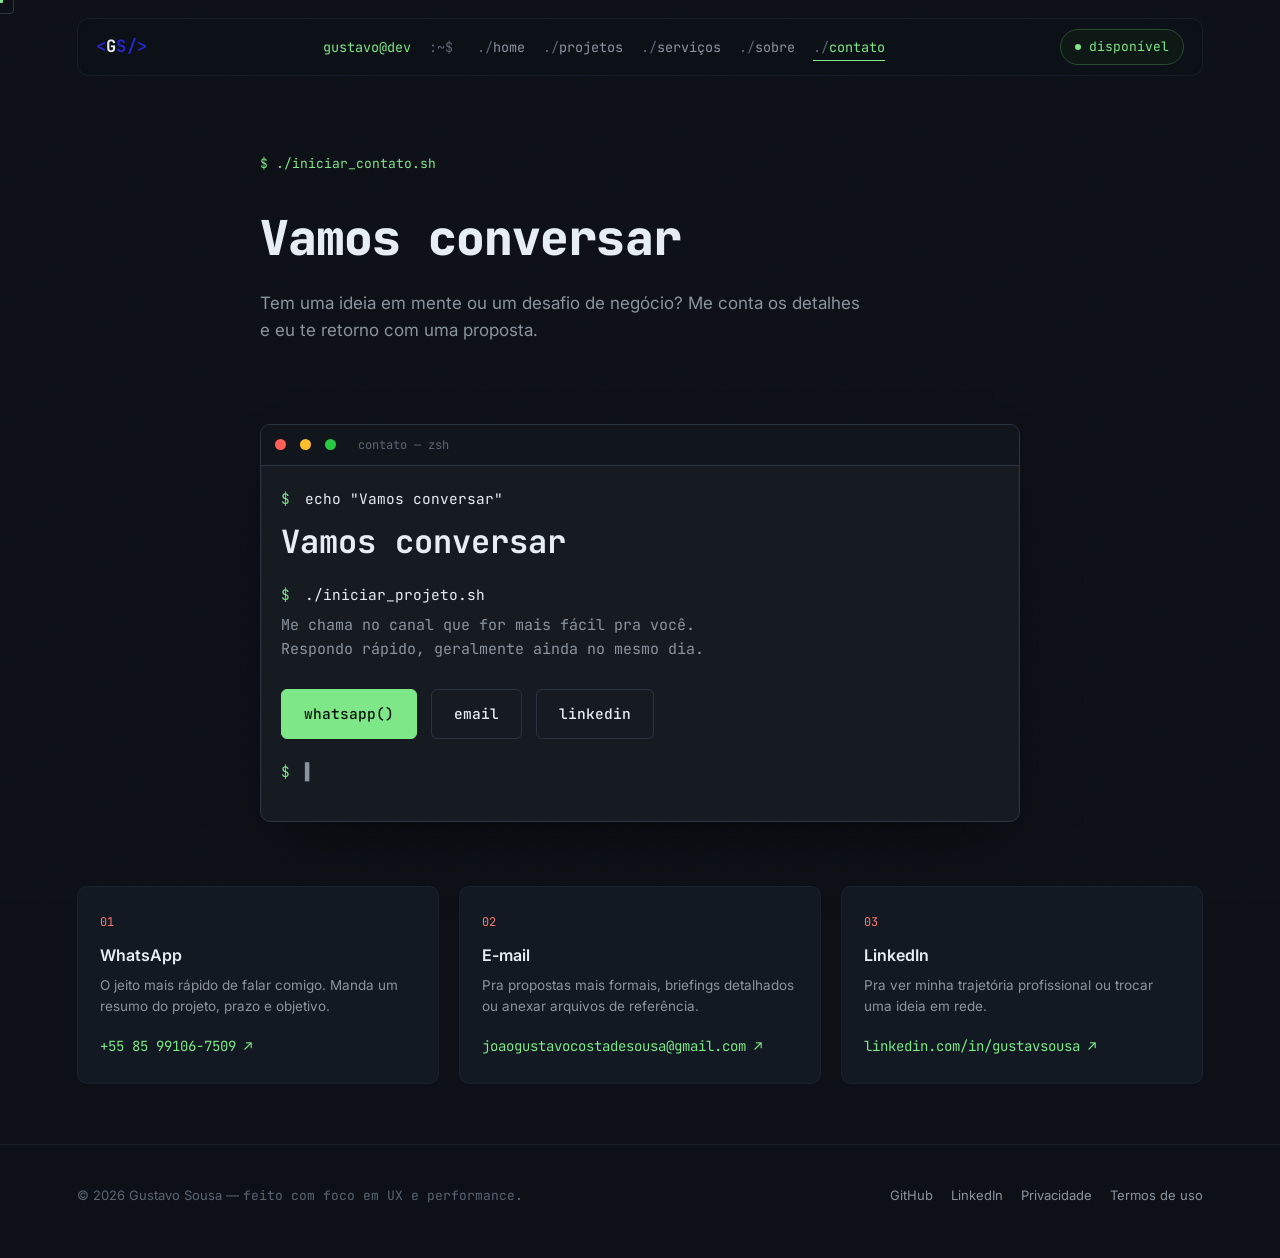
==== contato.html @ 2a94fead "Atualizacao completa do Portfolio" ====
<!DOCTYPE html>
<html lang="pt-BR">
<head>
<meta charset="UTF-8">
<meta name="viewport" content="width=device-width, initial-scale=1.0">
<title>Contato — Gustavo Sousa</title>
<meta name="description" content="Fale com Gustavo Sousa sobre o seu projeto de site. Orçamento via WhatsApp, e-mail ou LinkedIn.">
<link rel="preconnect" href="https://fonts.googleapis.com">
<link rel="preconnect" href="https://fonts.gstatic.com" crossorigin>
<link href="https://fonts.googleapis.com/css2?family=JetBrains+Mono:ital,wght@0,400;0,500;0,600;0,700;0,800;1,400&family=Inter:wght@400;500;600;700;800&display=swap" rel="stylesheet">
<link rel="stylesheet" href="style.css">
<link rel="icon" type="image/x-icon" href="Assets/Icon/favicon.ico">
</head>
<body>

<div class="cx-cursor" id="cxCursor"></div>
<div class="cx-cursor-ring" id="cxRing"></div>
<div class="noise-layer"></div>

<div id="siteNav"></div>

<!-- ============ PAGE HERO ============ -->
<section class="page-hero">
  <div class="page-hero-inner">
    <span class="section-tag">$ ./iniciar_contato.sh</span>
    <h1 class="page-title">Vamos conversar</h1>
    <p class="page-lead">Tem uma ideia em mente ou um desafio de negócio? Me conta os detalhes e eu te retorno com uma proposta.</p>
  </div>
</section>

<!-- ============ CONTATO ============ -->
<section class="contact contact-page">
  <div class="contact-term reveal-up">
    <div class="term-window">
      <div class="term-bar">
        <span class="term-dot dot-r"></span>
        <span class="term-dot dot-y"></span>
        <span class="term-dot dot-g"></span>
        <span class="term-path">contato — zsh</span>
      </div>
      <div class="term-body contact-term-body">
        <p class="term-line"><span class="t-prompt">$</span> echo "Vamos conversar"</p>
        <p class="term-result">Vamos conversar</p>
        <p class="term-line"><span class="t-prompt">$</span> ./iniciar_projeto.sh</p>
        <p class="term-result term-result-muted">Me chama no canal que for mais fácil pra você.<br>Respondo rápido, geralmente ainda no mesmo dia.</p>

        <div class="contact-actions">
          <a href="https://wa.me/85991067509?text=Ol%C3%A1%20Gustavo!%20Quero%20um%20site%20moderno%20para%20meu%20neg%C3%B3cio.%20Pode%20me%20ajudar%3F%20(Projeto%2C%20prazo%20e%20objetivo)" target="_blank" rel="noopener" class="btn btn-primary">
            <span>whatsapp()</span>
          </a>
          <a href="mailto:joaogustavocostadesousa@gmail.com" class="btn btn-ghost">email</a>
          <a href="https://www.linkedin.com/in/gustavsousa/" target="_blank" rel="noopener" class="btn btn-ghost">linkedin</a>
        </div>

        <p class="term-line term-line-end"><span class="t-prompt">$</span> <span class="type-caret">▌</span></p>
      </div>
    </div>
  </div>

  <div class="contact-info-grid">
    <div class="contact-info-card reveal-up">
      <span class="card-num">01</span>
      <h3>WhatsApp</h3>
      <p>O jeito mais rápido de falar comigo. Manda um resumo do projeto, prazo e objetivo.</p>
      <a href="https://wa.me/85991067509?text=Ol%C3%A1%20Gustavo!%20Quero%20um%20site%20moderno%20para%20meu%20neg%C3%B3cio.%20Pode%20me%20ajudar%3F%20(Projeto%2C%20prazo%20e%20objetivo)" target="_blank" rel="noopener" class="plink plink-primary">+55 85 99106-7509 ↗</a>
    </div>
    <div class="contact-info-card reveal-up">
      <span class="card-num">02</span>
      <h3>E-mail</h3>
      <p>Pra propostas mais formais, briefings detalhados ou anexar arquivos de referência.</p>
      <a href="mailto:joaogustavocostadesousa@gmail.com" class="plink plink-primary">joaogustavocostadesousa@gmail.com ↗</a>
    </div>
    <div class="contact-info-card reveal-up">
      <span class="card-num">03</span>
      <h3>LinkedIn</h3>
      <p>Pra ver minha trajetória profissional ou trocar uma ideia em rede.</p>
      <a href="https://www.linkedin.com/in/gustavsousa/" target="_blank" rel="noopener" class="plink plink-primary">linkedin.com/in/gustavsousa ↗</a>
    </div>
  </div>
</section>

<div id="siteFooter"></div>

<script src="nav-footer.js"></script>
<script src="script.js"></script>
</body>
</html>
---- style.css ----
/* ============================================================
   GUSTAVO SOUSA — PORTFÓLIO
   Identidade: "Terminal Sousa" — dev console refinado.
   ============================================================ */

:root {
  /* paleta */
  --bg-base:      #0d1117;
  --bg-surface:   #131922;
  --bg-elevated:  #161b22;
  --border-soft:  #21283388;
  --border-line:  #2a3340;

  --text-main:    #e6edf3;
  --text-dim:     #8b949e;
  --text-faint:   #5b6573;

  --accent-green: #7ee787;
  --accent-coral: #ff7b72;
  --accent-blue:  #a5d6ff;
  --accent-amber: #ffd479;

  --mono: 'JetBrains Mono', ui-monospace, monospace;
  --sans: 'Inter', system-ui, sans-serif;

  --radius-sm: 6px;
  --radius-md: 10px;
  --radius-lg: 16px;

  --ease: cubic-bezier(.16,.84,.44,1);
}

* { box-sizing: border-box; }
html { scroll-behavior: smooth; }

@media (prefers-reduced-motion: reduce) {
  html { scroll-behavior: auto; }
  *, *::before, *::after {
    animation-duration: 0.001ms !important;
    animation-iteration-count: 1 !important;
    transition-duration: 0.001ms !important;
    scroll-behavior: auto !important;
  }
}

body {
  margin: 0;
  background: var(--bg-base);
  color: var(--text-main);
  font-family: var(--sans);
  line-height: 1.5;
  -webkit-font-smoothing: antialiased;
  overflow-x: hidden;
  cursor: none;
}

@media (max-width: 860px), (hover: none) {
  body { cursor: auto; }
}

a { color: inherit; text-decoration: none; }
img { max-width: 100%; display: block; }
ul { list-style: none; margin: 0; padding: 0; }

::selection {
  background: var(--accent-green);
  color: #08110a;
}

::-webkit-scrollbar { width: 10px; }
::-webkit-scrollbar-track { background: var(--bg-base); }
::-webkit-scrollbar-thumb { background: var(--border-line); border-radius: 8px; }
::-webkit-scrollbar-thumb:hover { background: var(--text-faint); }

:focus-visible {
  outline: 2px solid var(--accent-green);
  outline-offset: 3px;
  border-radius: 4px;
}

/* ============ background texture ============ */
.noise-layer {
  position: fixed;
  inset: 0;
  z-index: 1;
  pointer-events: none;
  opacity: 0.025;
  background-image: url("data:image/svg+xml,%3Csvg xmlns='http://www.w3.org/2000/svg' width='120' height='120'%3E%3Cfilter id='n'%3E%3CfeTurbulence type='fractalNoise' baseFrequency='0.9' numOctaves='2' stitchTiles='stitch'/%3E%3C/filter%3E%3Crect width='100%25' height='100%25' filter='url(%23n)'/%3E%3C/svg%3E");
  mix-blend-mode: overlay;
}

/* ============ custom cursor ============ */
.cx-cursor, .cx-cursor-ring {
  position: fixed;
  top: 0; left: 0;
  pointer-events: none;
  z-index: 9999;
  transform: translate(-50%, -50%);
  will-change: transform;
}
.cx-cursor {
  width: 6px; height: 6px;
  background: var(--accent-green);
  border-radius: 1px;
  transition: width .18s var(--ease), height .18s var(--ease), background .18s var(--ease), border-radius .18s var(--ease);
}
.cx-cursor-ring {
  width: 28px; height: 28px;
  border: 1px solid var(--border-line);
  border-radius: 4px;
  transition: width .25s var(--ease), height .25s var(--ease), border-color .25s var(--ease), transform .12s linear, opacity .2s;
}
.cx-cursor-ring.is-active {
  width: 50px; height: 50px;
  border-color: var(--accent-green);
}
@media (max-width: 860px), (hover: none) {
  .cx-cursor, .cx-cursor-ring { display: none; }
}

/* ============ layout helpers ============ */
section { position: relative; z-index: 2; padding: 0 6vw; }

.section-head { max-width: 1180px; margin: 0 auto 56px; }
.section-tag {
  display: inline-block;
  font-family: var(--mono);
  font-size: 13px;
  color: var(--accent-green);
  margin-bottom: 14px;
}
.section-title {
  font-family: var(--mono);
  font-weight: 700;
  font-size: clamp(28px, 4vw, 42px);
  letter-spacing: -0.02em;
  margin: 0 0 10px;
}
.section-desc {
  color: var(--text-dim);
  font-size: 16px;
  max-width: 560px;
  margin: 0;
}

/* ============ reveal on scroll ============ */
.reveal-up {
  opacity: 0;
  transform: translateY(28px);
  transition: opacity .7s var(--ease), transform .7s var(--ease);
}
.reveal-up.is-visible {
  opacity: 1;
  transform: translateY(0);
}

/* ============ NAV ============ */
.nav-wrap {
  position: fixed;
  top: 0; left: 0; right: 0;
  z-index: 100;
  padding: 18px 6vw;
  display: flex;
  justify-content: center;
  pointer-events: none;
}
.nav-inner {
  pointer-events: all;
  width: 100%;
  max-width: 1180px;
  display: flex;
  align-items: center;
  justify-content: space-between;
  gap: 24px;
  padding: 10px 18px;
  background: rgba(13, 17, 23, 0.72);
  backdrop-filter: blur(14px) saturate(140%);
  -webkit-backdrop-filter: blur(14px) saturate(140%);
  border: 1px solid var(--border-soft);
  border-radius: 12px;
  transition: border-color .3s, background .3s;
}
.nav-wrap.scrolled .nav-inner {
  border-color: var(--border-line);
}

.nav-brand {
  font-family: var(--mono);
  font-weight: 700;
  font-size: 17px;
  letter-spacing: 0.02em;
  flex-shrink: 0;
}
.brand-bracket { color: rgb(38, 38, 201); }

.nav-prompt {
  display: flex;
  align-items: center;
  gap: 18px;
  font-family: var(--mono);
  font-size: 13.5px;
  color: var(--text-dim);
  white-space: nowrap;
}
.prompt-user { color: var(--accent-green); }
.prompt-sep { color: var(--text-faint); margin-right: 6px; }

.nav-cmd {
  color: var(--text-dim);
  position: relative;
  transition: color .2s;
}
.nav-cmd .cmd-hash { color: var(--text-faint); }
.nav-cmd:hover { color: var(--text-main); }
.nav-cmd::after {
  content: '';
  position: absolute;
  left: 0; right: 0; bottom: -4px;
  height: 1px;
  background: var(--accent-green);
  transform: scaleX(0);
  transform-origin: left;
  transition: transform .25s var(--ease);
}
.nav-cmd:hover::after { transform: scaleX(1); }
.nav-cmd.is-active-page { color: var(--accent-green); }
.nav-cmd.is-active-page::after { transform: scaleX(1); }

.nav-cta {
  flex-shrink: 0;
  display: flex;
  align-items: center;
  gap: 8px;
  font-family: var(--mono);
  font-size: 13px;
  color: var(--accent-green);
  padding: 7px 14px;
  border: 1px solid #2a4a32;
  border-radius: 20px;
  background: #11201588;
  transition: background .2s, border-color .2s;
}
.nav-cta:hover { background: #14271b; border-color: var(--accent-green); }
.dot-live {
  width: 6px; height: 6px;
  border-radius: 50%;
  background: var(--accent-green);
  box-shadow: 0 0 0 0 rgba(126,231,135,.6);
  animation: ping-dot 2s infinite;
}
@keyframes ping-dot {
  0% { box-shadow: 0 0 0 0 rgba(126,231,135,.5); }
  70% { box-shadow: 0 0 0 6px rgba(126,231,135,0); }
  100% { box-shadow: 0 0 0 0 rgba(126,231,135,0); }
}

.nav-burger {
  display: none;
  flex-direction: column;
  gap: 5px;
  background: none;
  border: none;
  cursor: pointer;
  padding: 6px;
}
.nav-burger span {
  width: 20px; height: 2px;
  background: var(--text-main);
  border-radius: 2px;
  transition: transform .25s var(--ease), opacity .2s;
}
.nav-mobile {
  pointer-events: all;
  max-width: 1180px;
  margin: 8px auto 0;
  display: none;
  flex-direction: column;
  gap: 2px;
  background: rgba(13,17,23,0.95);
  border: 1px solid var(--border-line);
  border-radius: 12px;
  padding: 10px;
  font-family: var(--mono);
  font-size: 14px;
}
.nav-mobile.open { display: flex; }
.nav-mobile .nav-cmd { padding: 10px 8px; }

@media (max-width: 860px) {
  .nav-prompt, .nav-cta { display: none; }
  .nav-burger { display: flex; }
}

/* ============ HERO ============ */
.hero {
  min-height: 100vh;
  display: flex;
  flex-direction: column;
  justify-content: center;
  padding-top: 110px;
  padding-bottom: 60px;
  position: relative;
  overflow: hidden;
}

.hero-grid-bg {
  position: absolute;
  inset: -10% -10%;
  z-index: 0;
  background-image:
    linear-gradient(to right, #ffffff08 1px, transparent 1px),
    linear-gradient(to bottom, #ffffff08 1px, transparent 1px);
  background-size: 46px 46px;
  mask-image: radial-gradient(ellipse 60% 50% at 50% 35%, black 10%, transparent 75%);
  -webkit-mask-image: radial-gradient(ellipse 60% 50% at 50% 35%, black 10%, transparent 75%);
}

.hero-inner {
  position: relative;
  z-index: 2;
  max-width: 1180px;
  margin: 0 auto;
  width: 100%;
  display: grid;
  grid-template-columns: 1.1fr 0.9fr;
  gap: 60px;
  align-items: center;
}

.eyebrow-line {
  display: flex;
  align-items: center;
  gap: 9px;
  margin-bottom: 22px;
  opacity: 0;
  animation: fade-in-up .6s var(--ease) .1s forwards;
}
.eyebrow-dot {
  width: 7px; height: 7px;
  border-radius: 50%;
  background: var(--accent-coral);
}
.eyebrow-txt {
  font-family: var(--mono);
  font-size: 13px;
  color: var(--text-dim);
}

.hero-title {
  font-family: var(--mono);
  font-weight: 800;
  font-size: clamp(34px, 5vw, 60px);
  line-height: 1.08;
  letter-spacing: -0.02em;
  margin: 0 0 22px;
}
.hero-title span {
  display: block;
  opacity: 0;
  animation: fade-in-up .6s var(--ease) forwards;
}
.line-1 { animation-delay: .2s; }
.line-2 { animation-delay: .32s; }
.line-3 { animation-delay: .44s; }

.hl-compile {
  font-style: normal;
  color: var(--accent-green);
}
.hero-caret {
  display: inline-block;
  color: var(--accent-coral);
  animation: blink-caret 1s step-end infinite;
}

@keyframes fade-in-up {
  from { opacity: 0; transform: translateY(16px); }
  to { opacity: 1; transform: translateY(0); }
}
@keyframes blink-caret {
  0%, 49% { opacity: 1; }
  50%, 100% { opacity: 0; }
}

.hero-sub {
  font-size: 17px;
  color: var(--text-dim);
  max-width: 480px;
  margin: 0 0 32px;
  opacity: 0;
  animation: fade-in-up .6s var(--ease) .56s forwards;
}
.hero-sub strong { color: var(--text-main); }

.hero-actions {
  display: flex;
  gap: 14px;
  margin-bottom: 30px;
  opacity: 0;
  animation: fade-in-up .6s var(--ease) .68s forwards;
}

.btn {
  display: inline-flex;
  align-items: center;
  gap: 9px;
  font-family: var(--mono);
  font-size: 14.5px;
  font-weight: 500;
  padding: 13px 22px;
  border-radius: var(--radius-sm);
  transition: transform .2s var(--ease), background .2s, border-color .2s, box-shadow .2s;
}
.btn-primary {
  background: var(--accent-green);
  color: #07140a;
  border: 1px solid var(--accent-green);
}
.btn-primary:hover {
  transform: translateY(-2px);
  box-shadow: 0 8px 24px -8px rgba(126,231,135,.5);
}
.btn-ghost {
  background: transparent;
  color: var(--text-main);
  border: 1px solid var(--border-line);
}
.btn-ghost:hover {
  border-color: var(--text-dim);
  transform: translateY(-2px);
}

.hero-tags {
  display: flex;
  flex-wrap: wrap;
  gap: 8px;
  opacity: 0;
  animation: fade-in-up .6s var(--ease) .8s forwards;
}
.tag-pill {
  font-family: var(--mono);
  font-size: 12px;
  color: var(--text-dim);
  border: 1px solid var(--border-soft);
  padding: 5px 11px;
  border-radius: 20px;
}

/* ---- terminal window(s) ---- */
.hero-term {
  position: relative;
  display: flex;
  flex-direction: column;
  gap: 22px;
}
.term-glow {
  position: absolute;
  top: 0; left: -40px; right: -40px;
  height: 280px;
  z-index: -1;
  background: radial-gradient(circle at 50% 40%, #7ee78722, transparent 65%);
  filter: blur(10px);
}
.term-window {
  background: var(--bg-elevated);
  border: 1px solid var(--border-line);
  border-radius: var(--radius-md);
  overflow: hidden;
  box-shadow: 0 30px 60px -25px #000a, 0 0 0 1px #ffffff05 inset;
}
.term-bar {
  display: flex;
  align-items: center;
  gap: 14px;
  padding: 11px 14px;
  background: #11161d;
  border-bottom: 1px solid var(--border-line);
}
.term-dot { width: 11px; height: 11px; border-radius: 50%; }
.dot-r { background: #ff5f57; }
.dot-y { background: #febc2e; }
.dot-g { background: #28c840; }
.term-path {
  margin-left: 8px;
  font-family: var(--mono);
  font-size: 12px;
  color: var(--text-faint);
}
.term-body {
  padding: 22px 20px 28px;
  min-height: 220px;
  font-family: var(--mono);
  font-size: 14.5px;
}
.term-line { margin: 0 0 8px; color: var(--text-main); }
.t-prompt { color: var(--accent-green); margin-right: 6px; }
.type-target { color: var(--accent-blue); }
.type-caret {
  display: inline-block;
  color: var(--text-dim);
  animation: blink-caret 1s step-end infinite;
}
.term-output { font-size: 13.5px; color: var(--text-dim); }
.term-output p { margin: 4px 0; }
.out-key { color: var(--accent-amber); }
.out-val { color: var(--text-main); }

/* ---- second terminal: rotating project screenshot ---- */
.term-window-sm {
  animation: fade-in-up .6s var(--ease) 1.5s backwards;
}
.term-window-sm .term-bar { gap: 10px; }
.term-window-sm .term-path {
  overflow: hidden;
  text-overflow: ellipsis;
  white-space: nowrap;
}
.proj-counter {
  margin-left: auto;
  font-family: var(--mono);
  font-size: 11px;
  color: var(--text-faint);
  flex-shrink: 0;
}

.proj-shot-stage {
  position: relative;
  aspect-ratio: 16/10;
  background: var(--bg-base);
  overflow: hidden;
}
.proj-shot-link { display: block; width: 100%; height: 100%; position: relative; }
.proj-shot-img {
  width: 100%;
  height: 100%;
  object-fit: cover;
  object-position: top;
  opacity: 1;
  transform: scale(1);
  transition: opacity .35s var(--ease), transform .35s var(--ease);
}
.proj-shot-stage.is-switching .proj-shot-img {
  opacity: 0;
  transform: scale(1.03);
}
.proj-shot-overlay {
  position: absolute;
  inset: 0;
  display: flex;
  align-items: center;
  justify-content: center;
  background: #0d1117cc;
  font-family: var(--mono);
  font-size: 13px;
  color: var(--accent-green);
  opacity: 0;
  transition: opacity .25s;
}
.proj-shot-link:hover .proj-shot-overlay { opacity: 1; }

.proj-caption-bar {
  display: flex;
  align-items: center;
  justify-content: space-between;
  gap: 14px;
  padding: 13px 16px;
  border-top: 1px solid var(--border-line);
  background: #11161d;
}
.proj-caption-text {
  display: flex;
  flex-direction: column;
  gap: 2px;
  min-width: 0;
}
.proj-name {
  font-family: var(--mono);
  font-size: 13.5px;
  font-weight: 600;
  color: var(--text-main);
  white-space: nowrap;
  overflow: hidden;
  text-overflow: ellipsis;
}
.proj-type {
  font-size: 11.5px;
  color: var(--text-faint);
  white-space: nowrap;
  overflow: hidden;
  text-overflow: ellipsis;
}

.proj-dots {
  display: flex;
  gap: 7px;
  flex-shrink: 0;
}
.proj-dot {
  width: 7px; height: 7px;
  border-radius: 50%;
  background: var(--border-line);
  border: none;
  padding: 0;
  cursor: pointer;
  transition: background .25s, transform .2s var(--ease), width .25s var(--ease);
}
.proj-dot:hover { transform: scale(1.3); }
.proj-dot.is-active {
  background: var(--accent-green);
  width: 18px;
  border-radius: 4px;
}

.scroll-cue {
  position: absolute;
  bottom: 26px;
  left: 50%;
  transform: translateX(-50%);
  display: flex;
  flex-direction: column;
  align-items: center;
  gap: 8px;
  font-family: var(--mono);
  font-size: 11px;
  letter-spacing: 0.15em;
  color: var(--text-faint);
  text-transform: uppercase;
  z-index: 2;
}
.scroll-cue-line {
  width: 1px; height: 28px;
  background: linear-gradient(var(--accent-green), transparent);
  animation: scroll-pulse 1.8s ease-in-out infinite;
}
@keyframes scroll-pulse {
  0%, 100% { opacity: .2; transform: scaleY(.7); }
  50% { opacity: 1; transform: scaleY(1); }
}

@media (max-width: 980px) {
  .hero-inner { grid-template-columns: 1fr; gap: 44px; }
  .hero-term { order: -1; }
}

/* ============ ABOUT ============ */
.about { padding-top: 140px; padding-bottom: 130px; }
.about-page { padding-top: 150px; }
.about-grid {
  max-width: 1180px;
  margin: 0 auto;
  display: grid;
  grid-template-columns: 0.8fr 1.2fr;
  gap: 64px;
  align-items: start;
}

.about-photo-wrap { position: relative; }
.photo-frame {
  border: 1px solid var(--border-line);
  border-radius: var(--radius-md);
  overflow: hidden;
  background: var(--bg-elevated);
}
.about-photo {
  width: 100%;
  aspect-ratio: 4/5;
  object-fit: cover;
  filter: grayscale(45%) contrast(1.05);
  transition: filter .4s var(--ease);
}
.photo-frame:hover .about-photo { filter: grayscale(0%) contrast(1); }
.photo-tagbar {
  padding: 9px 14px;
  border-top: 1px solid var(--border-line);
  font-family: var(--mono);
  font-size: 11.5px;
  color: var(--text-faint);
}
.about-badge {
  position: absolute;
  bottom: -18px;
  left: 18px;
  display: flex;
  align-items: center;
  gap: 8px;
  background: var(--bg-base);
  border: 1px solid var(--border-line);
  padding: 9px 16px;
  border-radius: 30px;
  font-family: var(--mono);
  font-size: 12px;
  color: var(--text-main);
}
.badge-ping {
  width: 7px; height: 7px;
  border-radius: 50%;
  background: var(--accent-green);
  animation: ping-dot 2s infinite;
}

.about-lead {
  font-size: 18px;
  line-height: 1.65;
  color: var(--text-dim);
  margin: 0 0 40px;
}
.about-lead strong { color: var(--text-main); }

.about-cards {
  display: grid;
  grid-template-columns: repeat(3, 1fr);
  gap: 16px;
  margin-bottom: 44px;
}
.about-card {
  background: var(--bg-surface);
  border: 1px solid var(--border-soft);
  border-radius: var(--radius-md);
  padding: 22px 18px;
  transition: border-color .25s, transform .25s var(--ease);
}
.about-card:hover {
  border-color: var(--accent-green);
  transform: translateY(-4px);
}
.card-num {
  display: block;
  font-family: var(--mono);
  font-size: 12px;
  color: var(--accent-coral);
  margin-bottom: 12px;
}
.about-card h3 {
  font-size: 16px;
  margin: 0 0 8px;
  font-weight: 600;
}
.about-card p {
  font-size: 13.5px;
  color: var(--text-dim);
  margin: 0;
  line-height: 1.55;
}

.stack-strip {
  padding-top: 28px;
  border-top: 1px solid var(--border-soft);
}
.stack-label {
  display: block;
  font-family: var(--mono);
  font-size: 12px;
  color: var(--text-faint);
  margin-bottom: 14px;
}
.stack-icons { display: flex; flex-wrap: wrap; gap: 10px; }
.stack-chip {
  font-family: var(--mono);
  font-size: 12.5px;
  padding: 7px 13px;
  border-radius: var(--radius-sm);
  background: var(--bg-elevated);
  border: 1px solid var(--border-soft);
  color: var(--text-dim);
  transition: color .2s, border-color .2s;
}
.stack-chip:hover { color: var(--accent-blue); border-color: var(--accent-blue); }

@media (max-width: 980px) {
  .about-grid { grid-template-columns: 1fr; gap: 56px; }
  .about-cards { grid-template-columns: 1fr; }
  .about-photo-wrap { max-width: 320px; }
}

/* ============ PROJECTS ============ */
.projects { padding-bottom: 130px; }
.project-list {
  max-width: 1180px;
  margin: 0 auto;
  display: flex;
  flex-direction: column;
  gap: 90px;
}

.project-row {
  display: grid;
  grid-template-columns: 1.15fr 0.85fr;
  gap: 48px;
  align-items: center;
}
.row-reverse { grid-template-columns: 0.85fr 1.15fr; }
.row-reverse .project-shot { order: 2; }
.row-reverse .project-info { order: 1; }

.project-shot {
  position: relative;
  border-radius: var(--radius-md);
  overflow: hidden;
  border: 1px solid var(--border-line);
  background: var(--bg-elevated);
  aspect-ratio: 16/10;
}
.project-shot img {
  width: 100%; height: 100%;
  object-fit: cover;
  object-position: top;
  transition: transform .5s var(--ease);
}
.shot-overlay {
  position: absolute;
  inset: 0;
  display: flex;
  align-items: flex-end;
  padding: 18px;
  background: linear-gradient(to top, #0d1117dd, transparent 55%);
  opacity: 0;
  transition: opacity .3s;
}
.shot-overlay span {
  font-family: var(--mono);
  font-size: 13px;
  color: var(--accent-green);
}
.project-shot:hover img { transform: scale(1.045); }
.project-shot:hover .shot-overlay { opacity: 1; }

.project-meta {
  display: flex;
  align-items: center;
  gap: 12px;
  margin-bottom: 14px;
  font-family: var(--mono);
  font-size: 12.5px;
}
.commit-hash { color: var(--accent-amber); }
.commit-branch {
  color: var(--text-faint);
  padding: 2px 9px;
  border: 1px solid var(--border-soft);
  border-radius: 20px;
}

.project-info h3 {
  font-family: var(--mono);
  font-size: 24px;
  font-weight: 700;
  margin: 0 0 6px;
  letter-spacing: -0.01em;
}
.project-role {
  font-size: 13px;
  color: var(--accent-blue);
  margin: 0 0 14px;
  font-weight: 500;
}
.project-desc {
  font-size: 15px;
  color: var(--text-dim);
  line-height: 1.65;
  margin: 0 0 20px;
  max-width: 460px;
}

.diff-tags {
  display: flex;
  flex-wrap: wrap;
  gap: 8px;
  margin-bottom: 26px;
}
.diff-add {
  font-family: var(--mono);
  font-size: 12px;
  color: var(--accent-green);
  background: #102816;
  border: 1px solid #1d4427;
  padding: 4px 10px;
  border-radius: 4px;
}

.project-links { display: flex; gap: 18px; align-items: center; }
.plink {
  font-family: var(--mono);
  font-size: 14px;
  color: var(--text-dim);
  position: relative;
  padding-bottom: 2px;
}
.plink::after {
  content: '';
  position: absolute;
  left: 0; right: 0; bottom: -3px;
  height: 1px;
  background: currentColor;
  transform: scaleX(0);
  transform-origin: left;
  transition: transform .25s var(--ease);
}
.plink:hover::after { transform: scaleX(1); }
.plink-primary { color: var(--accent-green); }
.plink:hover { color: var(--text-main); }
.plink-primary:hover { color: var(--accent-green); }

@media (max-width: 860px) {
  .project-row, .row-reverse {
    grid-template-columns: 1fr;
    gap: 26px;
  }
  .row-reverse .project-shot,
  .row-reverse .project-info,
  .project-shot, .project-info { order: initial; }
}

/* ============ CONTACT ============ */
.contact { padding-bottom: 110px; }
.contact-term { max-width: 760px; margin: 0 auto; }
.contact-term-body { min-height: auto; padding-bottom: 30px; }
.term-result {
  font-family: var(--mono);
  font-size: clamp(22px, 3.4vw, 32px);
  font-weight: 700;
  color: var(--text-main);
  margin: 4px 0 18px;
}
.term-result-muted {
  font-size: 15px;
  font-weight: 400;
  color: var(--text-dim);
  line-height: 1.6;
  margin-bottom: 28px;
}
.contact-actions {
  display: flex;
  flex-wrap: wrap;
  gap: 14px;
  margin-bottom: 22px;
}
.term-line-end { margin-top: 10px; }

/* ============ FOOTER ============ */
.site-footer {
  position: relative;
  z-index: 2;
  padding: 28px 6vw 40px;
  display: flex;
  justify-content: space-between;
  align-items: center;
  flex-wrap: wrap;
  gap: 14px;
  border-top: 1px solid var(--border-soft);
  font-size: 13px;
  color: var(--text-faint);
}
.footer-mono { font-family: var(--mono); }
.footer-links { display: flex; gap: 18px; }
.footer-links a { color: var(--text-dim); transition: color .2s; }
.footer-links a:hover { color: var(--accent-green); }

@media (max-width: 600px) {
  .site-footer { flex-direction: column; align-items: flex-start; }
}

/* ============================================================
   PÁGINAS INTERNAS — elementos compartilhados
   ============================================================ */

/* ---- page hero (cabeçalho simples de páginas internas) ---- */
.page-hero {
  padding-top: 150px;
  padding-bottom: 70px;
}
.page-hero-inner {
  max-width: 760px;
  margin: 0 auto;
  text-align: left;
}
.page-title {
  font-family: var(--mono);
  font-weight: 800;
  font-size: clamp(32px, 5vw, 48px);
  letter-spacing: -0.02em;
  margin: 14px 0 16px;
}
.page-lead {
  font-size: 17px;
  color: var(--text-dim);
  max-width: 600px;
  margin: 0;
  line-height: 1.6;
}

/* ---- "ver todos" / CTA links de seção ---- */
.see-all-wrap {
  max-width: 1180px;
  margin: 50px auto 0;
  display: flex;
  justify-content: center;
}
.btn-see-all { padding: 12px 26px; }

.projects-page { padding-top: 20px; }

/* ============ SERVICES TEASER (home) ============ */
.services-teaser { padding: 0 6vw 130px; }
.teaser-grid {
  max-width: 1180px;
  margin: 0 auto 44px;
  display: grid;
  grid-template-columns: repeat(3, 1fr);
  gap: 20px;
}
.teaser-card {
  background: var(--bg-surface);
  border: 1px solid var(--border-soft);
  border-radius: var(--radius-md);
  padding: 26px 22px;
  transition: border-color .25s, transform .25s var(--ease);
}
.teaser-card:hover {
  border-color: var(--accent-green);
  transform: translateY(-4px);
}
.teaser-card h3 {
  font-size: 18px;
  margin: 0 0 10px;
  font-weight: 600;
}
.teaser-card p {
  font-size: 14px;
  color: var(--text-dim);
  line-height: 1.6;
  margin: 0 0 18px;
}
.teaser-from {
  display: block;
  font-family: var(--mono);
  font-size: 13px;
  color: var(--text-faint);
  padding-top: 14px;
  border-top: 1px solid var(--border-soft);
}
.teaser-from strong { color: var(--accent-green); font-size: 15px; }

@media (max-width: 860px) {
  .teaser-grid { grid-template-columns: 1fr; }
}

/* ============ HOME CTA (seção final, reaproveitada em todas as páginas) ============ */
.home-cta {
  padding: 100px 6vw 130px;
  display: flex;
  justify-content: center;
}
.home-cta-inner {
  max-width: 640px;
  text-align: center;
  padding: 56px 40px;
  border: 1px solid var(--border-line);
  border-radius: var(--radius-lg);
  background: linear-gradient(160deg, var(--bg-surface), var(--bg-elevated));
  position: relative;
  overflow: hidden;
}
.home-cta-inner::before {
  content: '';
  position: absolute;
  top: -60%; left: -20%;
  width: 100%; height: 220%;
  background: radial-gradient(circle, #7ee78714, transparent 70%);
  pointer-events: none;
}
.home-cta-inner h2 {
  font-family: var(--mono);
  font-size: clamp(24px, 3.4vw, 32px);
  font-weight: 700;
  margin: 0 0 14px;
}
.home-cta-inner p {
  color: var(--text-dim);
  font-size: 15.5px;
  margin: 0 0 30px;
  line-height: 1.6;
}
.home-cta-actions {
  display: flex;
  justify-content: center;
  gap: 14px;
  flex-wrap: wrap;
}

@media (max-width: 600px) {
  .home-cta-inner { padding: 40px 22px; }
}

/* ============ PRICING (servicos.html) ============ */
.pricing { padding: 10px 6vw 100px; }
.pricing-grid {
  max-width: 1180px;
  margin: 0 auto 36px;
  display: grid;
  grid-template-columns: repeat(3, 1fr);
  gap: 22px;
  align-items: stretch;
}
.pricing-card {
  position: relative;
  display: flex;
  flex-direction: column;
  background: var(--bg-surface);
  border: 1px solid var(--border-soft);
  border-radius: var(--radius-lg);
  padding: 30px 26px;
  transition: border-color .25s, transform .25s var(--ease);
}
.pricing-card:hover { transform: translateY(-4px); }
.pricing-featured {
  border-color: var(--accent-green);
  background: linear-gradient(165deg, #122318, var(--bg-surface) 60%);
}
.pricing-badge {
  position: absolute;
  top: -12px;
  left: 26px;
  background: var(--accent-green);
  color: #07140a;
  font-family: var(--mono);
  font-size: 11px;
  font-weight: 700;
  padding: 4px 12px;
  border-radius: 20px;
  text-transform: uppercase;
  letter-spacing: 0.04em;
}
.pricing-head h3 {
  font-size: 20px;
  font-weight: 700;
  margin: 12px 0 10px;
}
.pricing-desc {
  font-size: 13.5px;
  color: var(--text-dim);
  line-height: 1.6;
  margin: 0 0 22px;
}
.pricing-value {
  display: flex;
  align-items: baseline;
  gap: 8px;
  padding: 18px 0;
  margin-bottom: 20px;
  border-top: 1px solid var(--border-soft);
  border-bottom: 1px solid var(--border-soft);
}
.pricing-from {
  font-family: var(--mono);
  font-size: 12px;
  color: var(--text-faint);
}
.pricing-amount {
  font-family: var(--mono);
  font-size: 28px;
  font-weight: 800;
  color: var(--text-main);
}
.pricing-featured .pricing-amount { color: var(--accent-green); }
.pricing-features {
  list-style: none;
  margin: 0 0 26px;
  padding: 0;
  display: flex;
  flex-direction: column;
  gap: 10px;
  flex-grow: 1;
}
.pricing-features li {
  font-size: 13.5px;
  color: var(--text-dim);
  padding-left: 20px;
  position: relative;
  line-height: 1.4;
}
.pricing-features li::before {
  content: '+';
  position: absolute;
  left: 0;
  color: var(--accent-green);
  font-family: var(--mono);
  font-weight: 700;
}
.pricing-cta {
  width: 100%;
  justify-content: center;
  text-align: center;
}

.pricing-note {
  max-width: 800px;
  margin: 0 auto;
  font-family: var(--mono);
  font-size: 13px;
  color: var(--text-faint);
  line-height: 1.7;
  text-align: center;
}
.pricing-note .t-prompt { margin-right: 4px; }

@media (max-width: 980px) {
  .pricing-grid { grid-template-columns: 1fr; }
}

/* ============ HOW IT WORKS (servicos.html) ============ */
.how-it-works { padding: 10px 6vw 110px; }
.flow-grid {
  max-width: 1180px;
  margin: 0 auto;
  display: grid;
  grid-template-columns: repeat(4, 1fr);
  gap: 20px;
}
.flow-step {
  padding: 24px 20px;
  border-left: 2px solid var(--border-soft);
  transition: border-color .25s;
}
.flow-step:hover { border-color: var(--accent-green); }
.flow-num {
  display: block;
  font-family: var(--mono);
  font-size: 13px;
  color: var(--accent-coral);
  margin-bottom: 10px;
}
.flow-step h3 {
  font-size: 16px;
  font-weight: 600;
  margin: 0 0 8px;
}
.flow-step p {
  font-size: 13.5px;
  color: var(--text-dim);
  line-height: 1.55;
  margin: 0;
}

@media (max-width: 860px) {
  .flow-grid { grid-template-columns: 1fr 1fr; }
}
@media (max-width: 560px) {
  .flow-grid { grid-template-columns: 1fr; }
}

/* ============ FAQ (servicos.html) ============ */
.faq { padding: 10px 6vw 110px; }
.faq-list {
  max-width: 800px;
  margin: 0 auto;
  display: flex;
  flex-direction: column;
  gap: 12px;
}
.faq-item {
  border: 1px solid var(--border-soft);
  border-radius: var(--radius-md);
  padding: 6px 22px;
  transition: border-color .2s;
}
.faq-item:hover { border-color: var(--border-line); }
.faq-item[open] { border-color: var(--accent-green); }
.faq-item summary {
  cursor: pointer;
  padding: 16px 0;
  font-family: var(--mono);
  font-size: 14.5px;
  font-weight: 600;
  color: var(--text-main);
  list-style: none;
  display: flex;
  justify-content: space-between;
  align-items: center;
  gap: 16px;
}
.faq-item summary::-webkit-details-marker { display: none; }
.faq-item summary::after {
  content: '+';
  flex-shrink: 0;
  font-size: 20px;
  color: var(--accent-green);
  transition: transform .25s var(--ease);
}
.faq-item[open] summary::after { transform: rotate(45deg); }
.faq-item p {
  font-size: 14px;
  color: var(--text-dim);
  line-height: 1.65;
  margin: 0 0 18px;
  padding-top: 4px;
}

/* ============ CONTACT PAGE EXTRAS ============ */
.contact-page { padding-top: 10px; padding-bottom: 60px; }
.contact-info-grid {
  max-width: 1180px;
  margin: 64px auto 0;
  display: grid;
  grid-template-columns: repeat(3, 1fr);
  gap: 20px;
}
.contact-info-card {
  background: var(--bg-surface);
  border: 1px solid var(--border-soft);
  border-radius: var(--radius-md);
  padding: 26px 22px;
  transition: border-color .25s, transform .25s var(--ease);
}
.contact-info-card:hover {
  border-color: var(--accent-green);
  transform: translateY(-4px);
}
.contact-info-card h3 {
  font-size: 16px;
  font-weight: 600;
  margin: 12px 0 8px;
}
.contact-info-card p {
  font-size: 13.5px;
  color: var(--text-dim);
  line-height: 1.55;
  margin: 0 0 16px;
}

@media (max-width: 860px) {
  .contact-info-grid { grid-template-columns: 1fr; }
}

/* ============ LEGAL PAGES (privacidade.html, termos.html) ============ */
.legal-content { padding: 10px 6vw 110px; }
.legal-doc {
  max-width: 760px;
  margin: 0 auto;
  font-size: 15.5px;
  line-height: 1.75;
  color: var(--text-dim);
}
.legal-doc > p { margin: 0 0 20px; }
.legal-doc h2 {
  font-family: var(--mono);
  font-size: 19px;
  font-weight: 700;
  color: var(--text-main);
  margin: 40px 0 14px;
  padding-top: 20px;
  border-top: 1px solid var(--border-soft);
}
.legal-doc h2:first-of-type { margin-top: 8px; padding-top: 0; border-top: none; }
.legal-doc ul {
  margin: 0 0 20px;
  padding-left: 0;
  display: flex;
  flex-direction: column;
  gap: 8px;
}
.legal-doc ul li {
  list-style: none;
  padding-left: 22px;
  position: relative;
}
.legal-doc ul li::before {
  content: '—';
  position: absolute;
  left: 0;
  color: var(--accent-green);
}
.legal-link { color: var(--accent-blue); border-bottom: 1px dashed currentColor; }
.legal-link:hover { color: var(--accent-green); }
.legal-disclaimer {
  margin-top: 40px;
  padding-top: 24px;
  border-top: 1px solid var(--border-soft);
  font-family: var(--mono);
  font-size: 12.5px;
  color: var(--text-faint);
  line-height: 1.7;
}
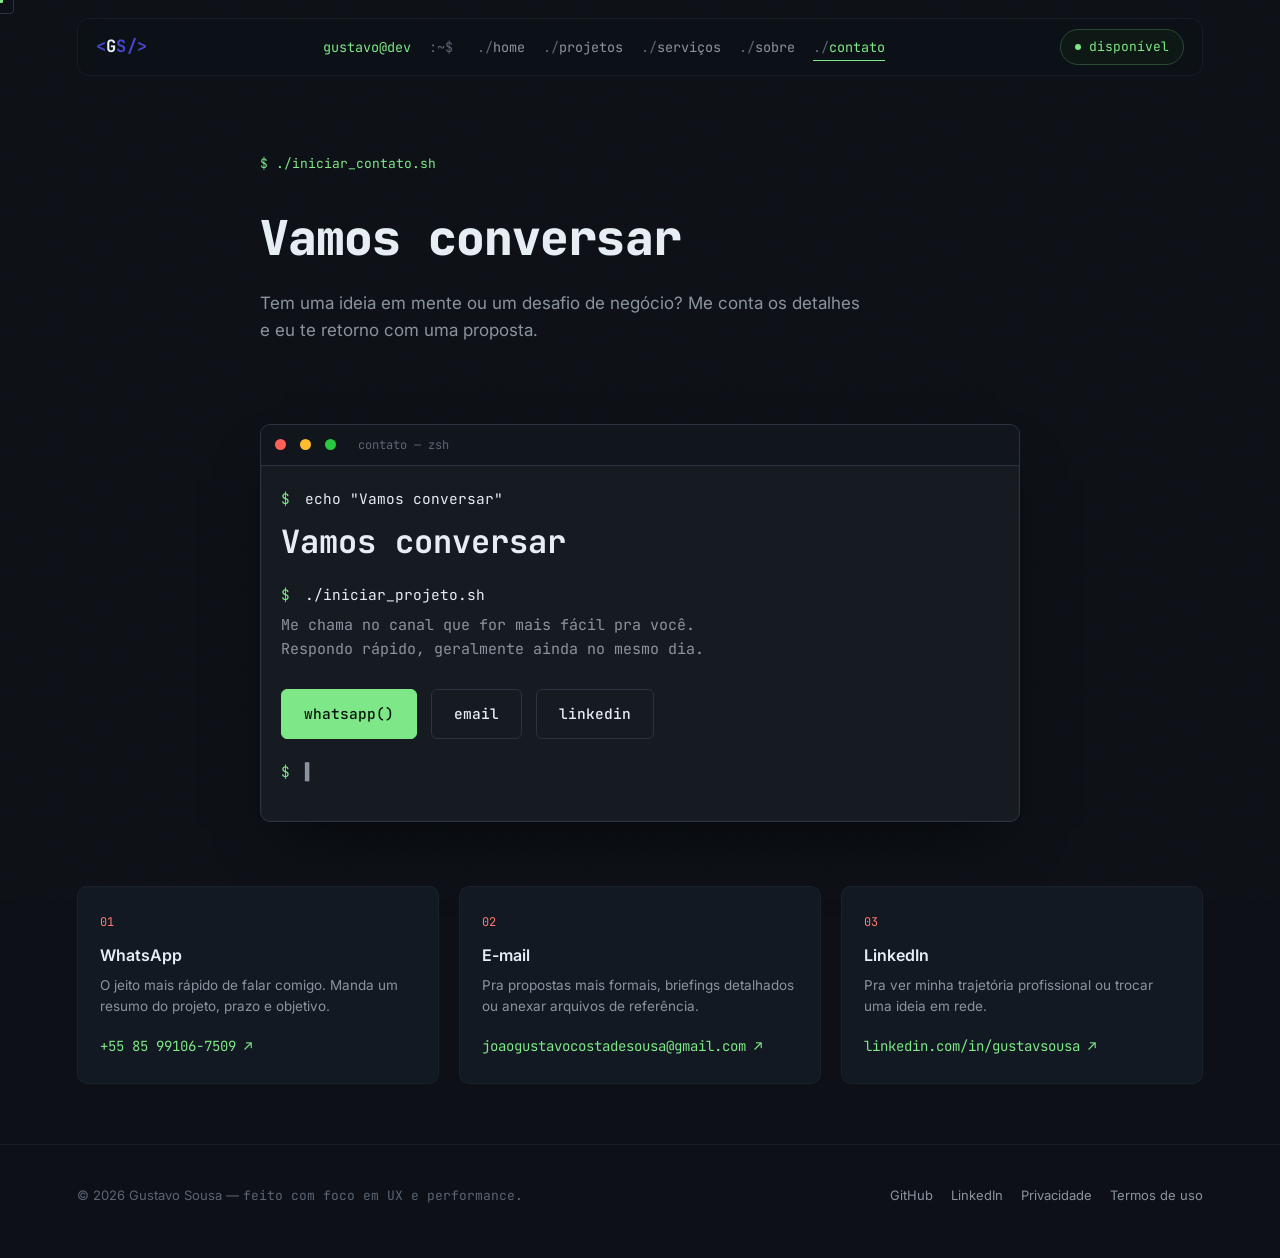
==== commit eafa7af0: "consertando os links" ====
--- a/contato.html
+++ b/contato.html
@@ -8,7 +8,7 @@
 <link rel="preconnect" href="https://fonts.googleapis.com">
 <link rel="preconnect" href="https://fonts.gstatic.com" crossorigin>
 <link href="https://fonts.googleapis.com/css2?family=JetBrains+Mono:ital,wght@0,400;0,500;0,600;0,700;0,800;1,400&family=Inter:wght@400;500;600;700;800&display=swap" rel="stylesheet">
-<link rel="stylesheet" href="style.css">
+<link rel="stylesheet" href="css/style.css">
 <link rel="icon" type="image/x-icon" href="Assets/Icon/favicon.ico">
 </head>
 <body>
@@ -45,7 +45,7 @@
         <p class="term-result term-result-muted">Me chama no canal que for mais fácil pra você.<br>Respondo rápido, geralmente ainda no mesmo dia.</p>
 
         <div class="contact-actions">
-          <a href="https://wa.me/85991067509?text=Ol%C3%A1%20Gustavo!%20Quero%20um%20site%20moderno%20para%20meu%20neg%C3%B3cio.%20Pode%20me%20ajudar%3F%20(Projeto%2C%20prazo%20e%20objetivo)" target="_blank" rel="noopener" class="btn btn-primary">
+          <a href="https://wa.me/5585991067509?text=Ol%C3%A1%20Gustavo!%20Quero%20um%20site%20moderno%20para%20meu%20neg%C3%B3cio.%20Pode%20me%20ajudar%3F%20(Projeto%2C%20prazo%20e%20objetivo)" target="_blank" rel="noopener" class="btn btn-primary">
             <span>whatsapp()</span>
           </a>
           <a href="mailto:joaogustavocostadesousa@gmail.com" class="btn btn-ghost">email</a>
@@ -62,7 +62,7 @@
       <span class="card-num">01</span>
       <h3>WhatsApp</h3>
       <p>O jeito mais rápido de falar comigo. Manda um resumo do projeto, prazo e objetivo.</p>
-      <a href="https://wa.me/85991067509?text=Ol%C3%A1%20Gustavo!%20Quero%20um%20site%20moderno%20para%20meu%20neg%C3%B3cio.%20Pode%20me%20ajudar%3F%20(Projeto%2C%20prazo%20e%20objetivo)" target="_blank" rel="noopener" class="plink plink-primary">+55 85 99106-7509 ↗</a>
+      <a href="https://wa.me/5585991067509?text=Ol%C3%A1%20Gustavo!%20Quero%20um%20site%20moderno%20para%20meu%20neg%C3%B3cio.%20Pode%20me%20ajudar%3F%20(Projeto%2C%20prazo%20e%20objetivo)" target="_blank" rel="noopener" class="plink plink-primary">+55 85 99106-7509 ↗</a>
     </div>
     <div class="contact-info-card reveal-up">
       <span class="card-num">02</span>
@@ -81,7 +81,7 @@
 
 <div id="siteFooter"></div>
 
-<script src="nav-footer.js"></script>
-<script src="script.js"></script>
+<script src="js/nav-footer.js"></script>
+<script src="js/script.js"></script>
 </body>
 </html>
--- a/css/style.css
+++ b/css/style.css
@@ -0,0 +1,1388 @@
+/* ============================================================
+   GUSTAVO SOUSA — PORTFÓLIO
+   Identidade: "Terminal Sousa" — dev console refinado.
+   ============================================================ */
+
+:root {
+  /* paleta */
+  --bg-base:      #0d1117;
+  --bg-surface:   #131922;
+  --bg-elevated:  #161b22;
+  --border-soft:  #21283388;
+  --border-line:  #2a3340;
+
+  --text-main:    #e6edf3;
+  --text-dim:     #8b949e;
+  --text-faint:   #5b6573;
+
+  --accent-green: #7ee787;
+  --accent-coral: #ff7b72;
+  --accent-blue:  #a5d6ff;
+  --accent-amber: #ffd479;
+
+  --mono: 'JetBrains Mono', ui-monospace, monospace;
+  --sans: 'Inter', system-ui, sans-serif;
+
+  --radius-sm: 6px;
+  --radius-md: 10px;
+  --radius-lg: 16px;
+
+  --ease: cubic-bezier(.16,.84,.44,1);
+}
+
+* { box-sizing: border-box; }
+html { scroll-behavior: smooth; }
+
+@media (prefers-reduced-motion: reduce) {
+  html { scroll-behavior: auto; }
+  *, *::before, *::after {
+    animation-duration: 0.001ms !important;
+    animation-iteration-count: 1 !important;
+    transition-duration: 0.001ms !important;
+    scroll-behavior: auto !important;
+  }
+}
+
+body {
+  margin: 0;
+  background: var(--bg-base);
+  color: var(--text-main);
+  font-family: var(--sans);
+  line-height: 1.5;
+  -webkit-font-smoothing: antialiased;
+  overflow-x: hidden;
+  cursor: none;
+}
+
+@media (max-width: 860px), (hover: none) {
+  body { cursor: auto; }
+}
+
+a { color: inherit; text-decoration: none; }
+img { max-width: 100%; display: block; }
+ul { list-style: none; margin: 0; padding: 0; }
+
+::selection {
+  background: var(--accent-green);
+  color: #08110a;
+}
+
+::-webkit-scrollbar { width: 10px; }
+::-webkit-scrollbar-track { background: var(--bg-base); }
+::-webkit-scrollbar-thumb { background: var(--border-line); border-radius: 8px; }
+::-webkit-scrollbar-thumb:hover { background: var(--text-faint); }
+
+:focus-visible {
+  outline: 2px solid var(--accent-green);
+  outline-offset: 3px;
+  border-radius: 4px;
+}
+
+/* ============ background texture ============ */
+.noise-layer {
+  position: fixed;
+  inset: 0;
+  z-index: 1;
+  pointer-events: none;
+  opacity: 0.025;
+  background-image: url("data:image/svg+xml,%3Csvg xmlns='http://www.w3.org/2000/svg' width='120' height='120'%3E%3Cfilter id='n'%3E%3CfeTurbulence type='fractalNoise' baseFrequency='0.9' numOctaves='2' stitchTiles='stitch'/%3E%3C/filter%3E%3Crect width='100%25' height='100%25' filter='url(%23n)'/%3E%3C/svg%3E");
+  mix-blend-mode: overlay;
+}
+
+/* ============ custom cursor ============ */
+.cx-cursor, .cx-cursor-ring {
+  position: fixed;
+  top: 0; left: 0;
+  pointer-events: none;
+  z-index: 9999;
+  transform: translate(-50%, -50%);
+  will-change: transform;
+}
+.cx-cursor {
+  width: 6px; height: 6px;
+  background: var(--accent-green);
+  border-radius: 1px;
+  transition: width .18s var(--ease), height .18s var(--ease), background .18s var(--ease), border-radius .18s var(--ease);
+}
+.cx-cursor-ring {
+  width: 28px; height: 28px;
+  border: 1px solid var(--border-line);
+  border-radius: 4px;
+  transition: width .25s var(--ease), height .25s var(--ease), border-color .25s var(--ease), transform .12s linear, opacity .2s;
+}
+.cx-cursor-ring.is-active {
+  width: 50px; height: 50px;
+  border-color: var(--accent-green);
+}
+@media (max-width: 860px), (hover: none) {
+  .cx-cursor, .cx-cursor-ring { display: none; }
+}
+
+/* ============ layout helpers ============ */
+section { position: relative; z-index: 2; padding: 0 6vw; }
+
+.section-head { max-width: 1180px; margin: 0 auto 56px; }
+.section-tag {
+  display: inline-block;
+  font-family: var(--mono);
+  font-size: 13px;
+  color: var(--accent-green);
+  margin-bottom: 14px;
+}
+.section-title {
+  font-family: var(--mono);
+  font-weight: 700;
+  font-size: clamp(28px, 4vw, 42px);
+  letter-spacing: -0.02em;
+  margin: 0 0 10px;
+}
+.section-desc {
+  color: var(--text-dim);
+  font-size: 16px;
+  max-width: 560px;
+  margin: 0;
+}
+
+/* ============ reveal on scroll ============ */
+.reveal-up {
+  opacity: 0;
+  transform: translateY(28px);
+  transition: opacity .7s var(--ease), transform .7s var(--ease);
+}
+.reveal-up.is-visible {
+  opacity: 1;
+  transform: translateY(0);
+}
+
+/* ============ NAV ============ */
+.nav-wrap {
+  position: fixed;
+  top: 0; left: 0; right: 0;
+  z-index: 100;
+  padding: 18px 6vw 0;
+  display: flex;
+  flex-direction: column;
+  align-items: center;
+  pointer-events: none;
+}
+.nav-inner {
+  pointer-events: all;
+  width: 100%;
+  max-width: 1180px;
+  display: flex;
+  align-items: center;
+  justify-content: space-between;
+  gap: 24px;
+  padding: 10px 18px;
+  background: rgba(13, 17, 23, 0.72);
+  backdrop-filter: blur(14px) saturate(140%);
+  -webkit-backdrop-filter: blur(14px) saturate(140%);
+  border: 1px solid var(--border-soft);
+  border-radius: 12px;
+  transition: border-color .3s, background .3s;
+}
+.nav-wrap.scrolled .nav-inner {
+  border-color: var(--border-line);
+}
+
+.nav-brand {
+  font-family: var(--mono);
+  font-weight: 700;
+  font-size: 17px;
+  letter-spacing: 0.02em;
+  flex-shrink: 0;
+}
+.brand-bracket { color: rgb(71, 71, 204); }
+
+.nav-prompt {
+  display: flex;
+  align-items: center;
+  gap: 18px;
+  font-family: var(--mono);
+  font-size: 13.5px;
+  color: var(--text-dim);
+  white-space: nowrap;
+}
+.prompt-user { color: var(--accent-green); }
+.prompt-sep { color: var(--text-faint); margin-right: 6px; }
+
+.nav-cmd {
+  color: var(--text-dim);
+  position: relative;
+  transition: color .2s;
+}
+.nav-cmd .cmd-hash { color: var(--text-faint); }
+.nav-cmd:hover { color: var(--text-main); }
+.nav-cmd::after {
+  content: '';
+  position: absolute;
+  left: 0; right: 0; bottom: -4px;
+  height: 1px;
+  background: var(--accent-green);
+  transform: scaleX(0);
+  transform-origin: left;
+  transition: transform .25s var(--ease);
+}
+.nav-cmd:hover::after { transform: scaleX(1); }
+.nav-cmd.is-active-page { color: var(--accent-green); }
+.nav-cmd.is-active-page::after { transform: scaleX(1); }
+
+.nav-cta {
+  flex-shrink: 0;
+  display: flex;
+  align-items: center;
+  gap: 8px;
+  font-family: var(--mono);
+  font-size: 13px;
+  color: var(--accent-green);
+  padding: 7px 14px;
+  border: 1px solid #2a4a32;
+  border-radius: 20px;
+  background: #11201588;
+  transition: background .2s, border-color .2s;
+}
+.nav-cta:hover { background: #14271b; border-color: var(--accent-green); }
+.dot-live {
+  width: 6px; height: 6px;
+  border-radius: 50%;
+  background: var(--accent-green);
+  box-shadow: 0 0 0 0 rgba(126,231,135,.6);
+  animation: ping-dot 2s infinite;
+}
+@keyframes ping-dot {
+  0% { box-shadow: 0 0 0 0 rgba(126,231,135,.5); }
+  70% { box-shadow: 0 0 0 6px rgba(126,231,135,0); }
+  100% { box-shadow: 0 0 0 0 rgba(126,231,135,0); }
+}
+
+.nav-burger {
+  display: none;
+  flex-direction: column;
+  gap: 5px;
+  background: none;
+  border: none;
+  cursor: pointer;
+  padding: 6px;
+}
+.nav-burger span {
+  width: 20px; height: 2px;
+  background: var(--text-main);
+  border-radius: 2px;
+  transition: transform .25s var(--ease), opacity .2s;
+}
+.nav-mobile {
+  pointer-events: all;
+  width: 100%;
+  max-width: 1180px;
+  margin-top: 8px;
+  display: none;
+  flex-direction: column;
+  gap: 2px;
+  background: rgba(13,17,23,0.97);
+  backdrop-filter: blur(14px);
+  -webkit-backdrop-filter: blur(14px);
+  border: 1px solid var(--border-line);
+  border-radius: 12px;
+  padding: 10px;
+  font-family: var(--mono);
+  font-size: 14px;
+  margin-bottom: 18px;
+}
+.nav-mobile.open { display: flex; }
+.nav-mobile .nav-cmd { padding: 12px 10px; border-radius: 6px; }
+.nav-mobile .nav-cmd:hover { background: var(--bg-elevated); }
+
+@media (max-width: 860px) {
+  .nav-prompt, .nav-cta { display: none; }
+  .nav-burger { display: flex; }
+}
+
+/* ============ HERO ============ */
+.hero {
+  min-height: 100vh;
+  display: flex;
+  flex-direction: column;
+  justify-content: center;
+  padding-top: 110px;
+  padding-bottom: 60px;
+  position: relative;
+  overflow: hidden;
+}
+
+.hero-grid-bg {
+  position: absolute;
+  inset: -10% -10%;
+  z-index: 0;
+  background-image:
+    linear-gradient(to right, #ffffff08 1px, transparent 1px),
+    linear-gradient(to bottom, #ffffff08 1px, transparent 1px);
+  background-size: 46px 46px;
+  mask-image: radial-gradient(ellipse 60% 50% at 50% 35%, black 10%, transparent 75%);
+  -webkit-mask-image: radial-gradient(ellipse 60% 50% at 50% 35%, black 10%, transparent 75%);
+}
+
+.hero-inner {
+  position: relative;
+  z-index: 2;
+  max-width: 1180px;
+  margin: 0 auto;
+  width: 100%;
+  display: grid;
+  grid-template-columns: 1.1fr 0.9fr;
+  gap: 60px;
+  align-items: center;
+}
+
+.eyebrow-line {
+  display: flex;
+  align-items: center;
+  gap: 9px;
+  margin-bottom: 22px;
+  opacity: 0;
+  animation: fade-in-up .6s var(--ease) .1s forwards;
+}
+.eyebrow-dot {
+  width: 7px; height: 7px;
+  border-radius: 50%;
+  background: var(--accent-coral);
+}
+.eyebrow-txt {
+  font-family: var(--mono);
+  font-size: 13px;
+  color: var(--text-dim);
+}
+
+.hero-title {
+  font-family: var(--mono);
+  font-weight: 800;
+  font-size: clamp(34px, 5vw, 60px);
+  line-height: 1.08;
+  letter-spacing: -0.02em;
+  margin: 0 0 22px;
+}
+.hero-title span {
+  display: block;
+  opacity: 0;
+  animation: fade-in-up .6s var(--ease) forwards;
+}
+.line-1 { animation-delay: .2s; }
+.line-2 { animation-delay: .32s; }
+.line-3 { animation-delay: .44s; }
+
+.hl-compile {
+  font-style: normal;
+  color: var(--accent-green);
+}
+.hero-caret {
+  display: inline-block;
+  color: var(--accent-coral);
+  animation: blink-caret 1s step-end infinite;
+}
+
+@keyframes fade-in-up {
+  from { opacity: 0; transform: translateY(16px); }
+  to { opacity: 1; transform: translateY(0); }
+}
+@keyframes blink-caret {
+  0%, 49% { opacity: 1; }
+  50%, 100% { opacity: 0; }
+}
+
+.hero-sub {
+  font-size: 17px;
+  color: var(--text-dim);
+  max-width: 480px;
+  margin: 0 0 32px;
+  opacity: 0;
+  animation: fade-in-up .6s var(--ease) .56s forwards;
+}
+.hero-sub strong { color: var(--text-main); }
+
+.hero-actions {
+  display: flex;
+  gap: 14px;
+  margin-bottom: 30px;
+  opacity: 0;
+  animation: fade-in-up .6s var(--ease) .68s forwards;
+}
+
+.btn {
+  display: inline-flex;
+  align-items: center;
+  gap: 9px;
+  font-family: var(--mono);
+  font-size: 14.5px;
+  font-weight: 500;
+  padding: 13px 22px;
+  border-radius: var(--radius-sm);
+  transition: transform .2s var(--ease), background .2s, border-color .2s, box-shadow .2s;
+}
+.btn-primary {
+  background: var(--accent-green);
+  color: #07140a;
+  border: 1px solid var(--accent-green);
+}
+.btn-primary:hover {
+  transform: translateY(-2px);
+  box-shadow: 0 8px 24px -8px rgba(126,231,135,.5);
+}
+.btn-ghost {
+  background: transparent;
+  color: var(--text-main);
+  border: 1px solid var(--border-line);
+}
+.btn-ghost:hover {
+  border-color: var(--text-dim);
+  transform: translateY(-2px);
+}
+
+.hero-tags {
+  display: flex;
+  flex-wrap: wrap;
+  gap: 8px;
+  opacity: 0;
+  animation: fade-in-up .6s var(--ease) .8s forwards;
+}
+.tag-pill {
+  font-family: var(--mono);
+  font-size: 12px;
+  color: var(--text-dim);
+  border: 1px solid var(--border-soft);
+  padding: 5px 11px;
+  border-radius: 20px;
+}
+
+/* ---- terminal window(s) ---- */
+.hero-term {
+  position: relative;
+  display: flex;
+  flex-direction: column;
+  gap: 22px;
+}
+.term-glow {
+  position: absolute;
+  top: 0; left: -40px; right: -40px;
+  height: 280px;
+  z-index: -1;
+  background: radial-gradient(circle at 50% 40%, #7ee78722, transparent 65%);
+  filter: blur(10px);
+}
+.term-window {
+  background: var(--bg-elevated);
+  border: 1px solid var(--border-line);
+  border-radius: var(--radius-md);
+  overflow: hidden;
+  box-shadow: 0 30px 60px -25px #000a, 0 0 0 1px #ffffff05 inset;
+}
+.term-bar {
+  display: flex;
+  align-items: center;
+  gap: 14px;
+  padding: 11px 14px;
+  background: #11161d;
+  border-bottom: 1px solid var(--border-line);
+}
+.term-dot { width: 11px; height: 11px; border-radius: 50%; }
+.dot-r { background: #ff5f57; }
+.dot-y { background: #febc2e; }
+.dot-g { background: #28c840; }
+.term-path {
+  margin-left: 8px;
+  font-family: var(--mono);
+  font-size: 12px;
+  color: var(--text-faint);
+}
+.term-body {
+  padding: 22px 20px 28px;
+  min-height: 220px;
+  font-family: var(--mono);
+  font-size: 14.5px;
+}
+.term-line { margin: 0 0 8px; color: var(--text-main); }
+.t-prompt { color: var(--accent-green); margin-right: 6px; }
+.type-target { color: var(--accent-blue); }
+.type-caret {
+  display: inline-block;
+  color: var(--text-dim);
+  animation: blink-caret 1s step-end infinite;
+}
+.term-output { font-size: 13.5px; color: var(--text-dim); }
+.term-output p { margin: 4px 0; }
+.out-key { color: var(--accent-amber); }
+.out-val { color: var(--text-main); }
+
+/* ---- second terminal: rotating project screenshot ---- */
+.term-window-sm {
+  animation: fade-in-up .6s var(--ease) 1.5s backwards;
+}
+.term-window-sm .term-bar { gap: 10px; }
+.term-window-sm .term-path {
+  overflow: hidden;
+  text-overflow: ellipsis;
+  white-space: nowrap;
+}
+.proj-counter {
+  margin-left: auto;
+  font-family: var(--mono);
+  font-size: 11px;
+  color: var(--text-faint);
+  flex-shrink: 0;
+}
+
+.proj-shot-stage {
+  position: relative;
+  aspect-ratio: 16/10;
+  background: var(--bg-base);
+  overflow: hidden;
+}
+.proj-shot-link { display: block; width: 100%; height: 100%; position: relative; }
+.proj-shot-img {
+  width: 100%;
+  height: 100%;
+  object-fit: cover;
+  object-position: top;
+  opacity: 1;
+  transform: scale(1);
+  transition: opacity .35s var(--ease), transform .35s var(--ease);
+}
+.proj-shot-stage.is-switching .proj-shot-img {
+  opacity: 0;
+  transform: scale(1.03);
+}
+.proj-shot-overlay {
+  position: absolute;
+  inset: 0;
+  display: flex;
+  align-items: center;
+  justify-content: center;
+  background: #0d1117cc;
+  font-family: var(--mono);
+  font-size: 13px;
+  color: var(--accent-green);
+  opacity: 0;
+  transition: opacity .25s;
+}
+.proj-shot-link:hover .proj-shot-overlay { opacity: 1; }
+
+.proj-caption-bar {
+  display: flex;
+  align-items: center;
+  justify-content: space-between;
+  gap: 14px;
+  padding: 13px 16px;
+  border-top: 1px solid var(--border-line);
+  background: #11161d;
+}
+.proj-caption-text {
+  display: flex;
+  flex-direction: column;
+  gap: 2px;
+  min-width: 0;
+}
+.proj-name {
+  font-family: var(--mono);
+  font-size: 13.5px;
+  font-weight: 600;
+  color: var(--text-main);
+  white-space: nowrap;
+  overflow: hidden;
+  text-overflow: ellipsis;
+}
+.proj-type {
+  font-size: 11.5px;
+  color: var(--text-faint);
+  white-space: nowrap;
+  overflow: hidden;
+  text-overflow: ellipsis;
+}
+
+.proj-dots {
+  display: flex;
+  gap: 7px;
+  flex-shrink: 0;
+}
+.proj-dot {
+  width: 7px; height: 7px;
+  border-radius: 50%;
+  background: var(--border-line);
+  border: none;
+  padding: 0;
+  cursor: pointer;
+  transition: background .25s, transform .2s var(--ease), width .25s var(--ease);
+}
+.proj-dot:hover { transform: scale(1.3); }
+.proj-dot.is-active {
+  background: var(--accent-green);
+  width: 18px;
+  border-radius: 4px;
+}
+
+.scroll-cue {
+  position: absolute;
+  bottom: 26px;
+  left: 50%;
+  transform: translateX(-50%);
+  display: flex;
+  flex-direction: column;
+  align-items: center;
+  gap: 8px;
+  font-family: var(--mono);
+  font-size: 11px;
+  letter-spacing: 0.15em;
+  color: var(--text-faint);
+  text-transform: uppercase;
+  z-index: 2;
+}
+.scroll-cue-line {
+  width: 1px; height: 28px;
+  background: linear-gradient(var(--accent-green), transparent);
+  animation: scroll-pulse 1.8s ease-in-out infinite;
+}
+@keyframes scroll-pulse {
+  0%, 100% { opacity: .2; transform: scaleY(.7); }
+  50% { opacity: 1; transform: scaleY(1); }
+}
+
+@media (max-width: 980px) {
+  .hero-inner { grid-template-columns: 1fr; gap: 44px; }
+  .hero-term { order: -1; }
+}
+
+/* ============ ABOUT ============ */
+.about { padding-top: 140px; padding-bottom: 130px; }
+.about-page { padding-top: 150px; }
+.about-grid {
+  max-width: 1180px;
+  margin: 0 auto;
+  display: grid;
+  grid-template-columns: 0.8fr 1.2fr;
+  gap: 64px;
+  align-items: start;
+}
+
+.about-photo-wrap { position: relative; }
+.photo-frame {
+  border: 1px solid var(--border-line);
+  border-radius: var(--radius-md);
+  overflow: hidden;
+  background: var(--bg-elevated);
+}
+.about-photo {
+  width: 100%;
+  aspect-ratio: 4/5;
+  object-fit: cover;
+  filter: grayscale(45%) contrast(1.05);
+  transition: filter .4s var(--ease);
+}
+.photo-frame:hover .about-photo { filter: grayscale(0%) contrast(1); }
+.photo-tagbar {
+  padding: 9px 14px;
+  border-top: 1px solid var(--border-line);
+  font-family: var(--mono);
+  font-size: 11.5px;
+  color: var(--text-faint);
+}
+.about-badge {
+  position: absolute;
+  bottom: -18px;
+  left: 18px;
+  display: flex;
+  align-items: center;
+  gap: 8px;
+  background: var(--bg-base);
+  border: 1px solid var(--border-line);
+  padding: 9px 16px;
+  border-radius: 30px;
+  font-family: var(--mono);
+  font-size: 12px;
+  color: var(--text-main);
+}
+.badge-ping {
+  width: 7px; height: 7px;
+  border-radius: 50%;
+  background: var(--accent-green);
+  animation: ping-dot 2s infinite;
+}
+
+.about-lead {
+  font-size: 18px;
+  line-height: 1.65;
+  color: var(--text-dim);
+  margin: 0 0 40px;
+}
+.about-lead strong { color: var(--text-main); }
+
+.about-cards {
+  display: grid;
+  grid-template-columns: repeat(3, 1fr);
+  gap: 16px;
+  margin-bottom: 44px;
+}
+.about-card {
+  background: var(--bg-surface);
+  border: 1px solid var(--border-soft);
+  border-radius: var(--radius-md);
+  padding: 22px 18px;
+  transition: border-color .25s, transform .25s var(--ease);
+}
+.about-card:hover {
+  border-color: var(--accent-green);
+  transform: translateY(-4px);
+}
+.card-num {
+  display: block;
+  font-family: var(--mono);
+  font-size: 12px;
+  color: var(--accent-coral);
+  margin-bottom: 12px;
+}
+.about-card h3 {
+  font-size: 16px;
+  margin: 0 0 8px;
+  font-weight: 600;
+}
+.about-card p {
+  font-size: 13.5px;
+  color: var(--text-dim);
+  margin: 0;
+  line-height: 1.55;
+}
+
+.stack-strip {
+  padding-top: 28px;
+  border-top: 1px solid var(--border-soft);
+}
+.stack-label {
+  display: block;
+  font-family: var(--mono);
+  font-size: 12px;
+  color: var(--text-faint);
+  margin-bottom: 14px;
+}
+.stack-icons { display: flex; flex-wrap: wrap; gap: 10px; }
+.stack-chip {
+  font-family: var(--mono);
+  font-size: 12.5px;
+  padding: 7px 13px;
+  border-radius: var(--radius-sm);
+  background: var(--bg-elevated);
+  border: 1px solid var(--border-soft);
+  color: var(--text-dim);
+  transition: color .2s, border-color .2s;
+}
+.stack-chip:hover { color: var(--accent-blue); border-color: var(--accent-blue); }
+
+@media (max-width: 980px) {
+  .about-grid { grid-template-columns: 1fr; gap: 56px; }
+  .about-cards { grid-template-columns: 1fr; }
+  .about-photo-wrap { max-width: 320px; }
+}
+
+/* ============ PROJECTS ============ */
+.projects { padding-bottom: 130px; }
+.project-list {
+  max-width: 1180px;
+  margin: 0 auto;
+  display: flex;
+  flex-direction: column;
+  gap: 90px;
+}
+
+.project-row {
+  display: grid;
+  grid-template-columns: 1.15fr 0.85fr;
+  gap: 48px;
+  align-items: center;
+}
+.row-reverse { grid-template-columns: 0.85fr 1.15fr; }
+.row-reverse .project-shot { order: 2; }
+.row-reverse .project-info { order: 1; }
+
+.project-shot {
+  position: relative;
+  border-radius: var(--radius-md);
+  overflow: hidden;
+  border: 1px solid var(--border-line);
+  background: var(--bg-elevated);
+  aspect-ratio: 16/10;
+}
+.project-shot img {
+  width: 100%; height: 100%;
+  object-fit: cover;
+  object-position: top;
+  transition: transform .5s var(--ease);
+}
+.shot-overlay {
+  position: absolute;
+  inset: 0;
+  display: flex;
+  align-items: flex-end;
+  padding: 18px;
+  background: linear-gradient(to top, #0d1117dd, transparent 55%);
+  opacity: 0;
+  transition: opacity .3s;
+}
+.shot-overlay span {
+  font-family: var(--mono);
+  font-size: 13px;
+  color: var(--accent-green);
+}
+.project-shot:hover img { transform: scale(1.045); }
+.project-shot:hover .shot-overlay { opacity: 1; }
+
+.project-meta {
+  display: flex;
+  align-items: center;
+  gap: 12px;
+  margin-bottom: 14px;
+  font-family: var(--mono);
+  font-size: 12.5px;
+}
+.commit-hash { color: var(--accent-amber); }
+.commit-branch {
+  color: var(--text-faint);
+  padding: 2px 9px;
+  border: 1px solid var(--border-soft);
+  border-radius: 20px;
+}
+
+.project-info h3 {
+  font-family: var(--mono);
+  font-size: 24px;
+  font-weight: 700;
+  margin: 0 0 6px;
+  letter-spacing: -0.01em;
+}
+.project-role {
+  font-size: 13px;
+  color: var(--accent-blue);
+  margin: 0 0 14px;
+  font-weight: 500;
+}
+.project-desc {
+  font-size: 15px;
+  color: var(--text-dim);
+  line-height: 1.65;
+  margin: 0 0 20px;
+  max-width: 460px;
+}
+
+.diff-tags {
+  display: flex;
+  flex-wrap: wrap;
+  gap: 8px;
+  margin-bottom: 26px;
+}
+.diff-add {
+  font-family: var(--mono);
+  font-size: 12px;
+  color: var(--accent-green);
+  background: #102816;
+  border: 1px solid #1d4427;
+  padding: 4px 10px;
+  border-radius: 4px;
+}
+
+.project-links { display: flex; gap: 18px; align-items: center; }
+.plink {
+  font-family: var(--mono);
+  font-size: 14px;
+  color: var(--text-dim);
+  position: relative;
+  padding-bottom: 2px;
+}
+.plink::after {
+  content: '';
+  position: absolute;
+  left: 0; right: 0; bottom: -3px;
+  height: 1px;
+  background: currentColor;
+  transform: scaleX(0);
+  transform-origin: left;
+  transition: transform .25s var(--ease);
+}
+.plink:hover::after { transform: scaleX(1); }
+.plink-primary { color: var(--accent-green); }
+.plink:hover { color: var(--text-main); }
+.plink-primary:hover { color: var(--accent-green); }
+
+@media (max-width: 860px) {
+  .project-row, .row-reverse {
+    grid-template-columns: 1fr;
+    gap: 26px;
+  }
+  .row-reverse .project-shot,
+  .row-reverse .project-info,
+  .project-shot, .project-info { order: initial; }
+}
+
+/* ============ CONTACT ============ */
+.contact { padding-bottom: 110px; }
+.contact-term { max-width: 760px; margin: 0 auto; }
+.contact-term-body { min-height: auto; padding-bottom: 30px; }
+.term-result {
+  font-family: var(--mono);
+  font-size: clamp(22px, 3.4vw, 32px);
+  font-weight: 700;
+  color: var(--text-main);
+  margin: 4px 0 18px;
+}
+.term-result-muted {
+  font-size: 15px;
+  font-weight: 400;
+  color: var(--text-dim);
+  line-height: 1.6;
+  margin-bottom: 28px;
+}
+.contact-actions {
+  display: flex;
+  flex-wrap: wrap;
+  gap: 14px;
+  margin-bottom: 22px;
+}
+.term-line-end { margin-top: 10px; }
+
+/* ============ FOOTER ============ */
+.site-footer {
+  position: relative;
+  z-index: 2;
+  padding: 28px 6vw 40px;
+  display: flex;
+  justify-content: space-between;
+  align-items: center;
+  flex-wrap: wrap;
+  gap: 14px;
+  border-top: 1px solid var(--border-soft);
+  font-size: 13px;
+  color: var(--text-faint);
+}
+.footer-mono { font-family: var(--mono); }
+.footer-links { display: flex; gap: 18px; }
+.footer-links a { color: var(--text-dim); transition: color .2s; }
+.footer-links a:hover { color: var(--accent-green); }
+
+@media (max-width: 600px) {
+  .site-footer { flex-direction: column; align-items: flex-start; }
+}
+
+/* ============================================================
+   PÁGINAS INTERNAS — elementos compartilhados
+   ============================================================ */
+
+/* ---- page hero (cabeçalho simples de páginas internas) ---- */
+.page-hero {
+  padding-top: 150px;
+  padding-bottom: 70px;
+}
+.page-hero-inner {
+  max-width: 760px;
+  margin: 0 auto;
+  text-align: left;
+}
+.page-title {
+  font-family: var(--mono);
+  font-weight: 800;
+  font-size: clamp(32px, 5vw, 48px);
+  letter-spacing: -0.02em;
+  margin: 14px 0 16px;
+}
+.page-lead {
+  font-size: 17px;
+  color: var(--text-dim);
+  max-width: 600px;
+  margin: 0;
+  line-height: 1.6;
+}
+
+/* ---- "ver todos" / CTA links de seção ---- */
+.see-all-wrap {
+  max-width: 1180px;
+  margin: 50px auto 0;
+  display: flex;
+  justify-content: center;
+}
+.btn-see-all { padding: 12px 26px; }
+
+.projects-page { padding-top: 20px; }
+
+/* ============ SERVICES TEASER (home) ============ */
+.services-teaser { padding: 0 6vw 130px; }
+.teaser-grid {
+  max-width: 1180px;
+  margin: 0 auto 44px;
+  display: grid;
+  grid-template-columns: repeat(3, 1fr);
+  gap: 20px;
+}
+.teaser-card {
+  background: var(--bg-surface);
+  border: 1px solid var(--border-soft);
+  border-radius: var(--radius-md);
+  padding: 26px 22px;
+  transition: border-color .25s, transform .25s var(--ease);
+}
+.teaser-card:hover {
+  border-color: var(--accent-green);
+  transform: translateY(-4px);
+}
+.teaser-card h3 {
+  font-size: 18px;
+  margin: 0 0 10px;
+  font-weight: 600;
+}
+.teaser-card p {
+  font-size: 14px;
+  color: var(--text-dim);
+  line-height: 1.6;
+  margin: 0 0 18px;
+}
+.teaser-from {
+  display: block;
+  font-family: var(--mono);
+  font-size: 13px;
+  color: var(--text-faint);
+  padding-top: 14px;
+  border-top: 1px solid var(--border-soft);
+}
+.teaser-from strong { color: var(--accent-green); font-size: 15px; }
+
+@media (max-width: 860px) {
+  .teaser-grid { grid-template-columns: 1fr; }
+}
+
+/* ============ HOME CTA (seção final, reaproveitada em todas as páginas) ============ */
+.home-cta {
+  padding: 100px 6vw 130px;
+  display: flex;
+  justify-content: center;
+}
+.home-cta-inner {
+  max-width: 640px;
+  text-align: center;
+  padding: 56px 40px;
+  border: 1px solid var(--border-line);
+  border-radius: var(--radius-lg);
+  background: linear-gradient(160deg, var(--bg-surface), var(--bg-elevated));
+  position: relative;
+  overflow: hidden;
+}
+.home-cta-inner::before {
+  content: '';
+  position: absolute;
+  top: -60%; left: -20%;
+  width: 100%; height: 220%;
+  background: radial-gradient(circle, #7ee78714, transparent 70%);
+  pointer-events: none;
+}
+.home-cta-inner h2 {
+  font-family: var(--mono);
+  font-size: clamp(24px, 3.4vw, 32px);
+  font-weight: 700;
+  margin: 0 0 14px;
+}
+.home-cta-inner p {
+  color: var(--text-dim);
+  font-size: 15.5px;
+  margin: 0 0 30px;
+  line-height: 1.6;
+}
+.home-cta-actions {
+  display: flex;
+  justify-content: center;
+  gap: 14px;
+  flex-wrap: wrap;
+}
+
+@media (max-width: 600px) {
+  .home-cta-inner { padding: 40px 22px; }
+}
+
+/* ============ PRICING (servicos.html) ============ */
+.pricing { padding: 10px 6vw 100px; }
+.pricing-grid {
+  max-width: 1180px;
+  margin: 0 auto 36px;
+  display: grid;
+  grid-template-columns: repeat(3, 1fr);
+  gap: 22px;
+  align-items: stretch;
+}
+.pricing-card {
+  position: relative;
+  display: flex;
+  flex-direction: column;
+  background: var(--bg-surface);
+  border: 1px solid var(--border-soft);
+  border-radius: var(--radius-lg);
+  padding: 30px 26px;
+  transition: border-color .25s, transform .25s var(--ease);
+}
+.pricing-card:hover { transform: translateY(-4px); }
+.pricing-featured {
+  border-color: var(--accent-green);
+  background: linear-gradient(165deg, #122318, var(--bg-surface) 60%);
+}
+.pricing-badge {
+  position: absolute;
+  top: -12px;
+  left: 26px;
+  background: var(--accent-green);
+  color: #07140a;
+  font-family: var(--mono);
+  font-size: 11px;
+  font-weight: 700;
+  padding: 4px 12px;
+  border-radius: 20px;
+  text-transform: uppercase;
+  letter-spacing: 0.04em;
+}
+.pricing-head h3 {
+  font-size: 20px;
+  font-weight: 700;
+  margin: 12px 0 10px;
+}
+.pricing-desc {
+  font-size: 13.5px;
+  color: var(--text-dim);
+  line-height: 1.6;
+  margin: 0 0 22px;
+}
+.pricing-value {
+  display: flex;
+  align-items: baseline;
+  gap: 8px;
+  padding: 18px 0;
+  margin-bottom: 20px;
+  border-top: 1px solid var(--border-soft);
+  border-bottom: 1px solid var(--border-soft);
+}
+.pricing-from {
+  font-family: var(--mono);
+  font-size: 12px;
+  color: var(--text-faint);
+}
+.pricing-amount {
+  font-family: var(--mono);
+  font-size: 28px;
+  font-weight: 800;
+  color: var(--text-main);
+}
+.pricing-featured .pricing-amount { color: var(--accent-green); }
+.pricing-features {
+  list-style: none;
+  margin: 0 0 26px;
+  padding: 0;
+  display: flex;
+  flex-direction: column;
+  gap: 10px;
+  flex-grow: 1;
+}
+.pricing-features li {
+  font-size: 13.5px;
+  color: var(--text-dim);
+  padding-left: 20px;
+  position: relative;
+  line-height: 1.4;
+}
+.pricing-features li::before {
+  content: '+';
+  position: absolute;
+  left: 0;
+  color: var(--accent-green);
+  font-family: var(--mono);
+  font-weight: 700;
+}
+.pricing-cta {
+  width: 100%;
+  justify-content: center;
+  text-align: center;
+}
+
+.pricing-note {
+  max-width: 800px;
+  margin: 0 auto;
+  font-family: var(--mono);
+  font-size: 13px;
+  color: var(--text-faint);
+  line-height: 1.7;
+  text-align: center;
+}
+.pricing-note .t-prompt { margin-right: 4px; }
+
+@media (max-width: 980px) {
+  .pricing-grid { grid-template-columns: 1fr; }
+}
+
+/* ============ HOW IT WORKS (servicos.html) ============ */
+.how-it-works { padding: 10px 6vw 110px; }
+.flow-grid {
+  max-width: 1180px;
+  margin: 0 auto;
+  display: grid;
+  grid-template-columns: repeat(4, 1fr);
+  gap: 20px;
+}
+.flow-step {
+  padding: 24px 20px;
+  border-left: 2px solid var(--border-soft);
+  transition: border-color .25s;
+}
+.flow-step:hover { border-color: var(--accent-green); }
+.flow-num {
+  display: block;
+  font-family: var(--mono);
+  font-size: 13px;
+  color: var(--accent-coral);
+  margin-bottom: 10px;
+}
+.flow-step h3 {
+  font-size: 16px;
+  font-weight: 600;
+  margin: 0 0 8px;
+}
+.flow-step p {
+  font-size: 13.5px;
+  color: var(--text-dim);
+  line-height: 1.55;
+  margin: 0;
+}
+
+@media (max-width: 860px) {
+  .flow-grid { grid-template-columns: 1fr 1fr; }
+}
+@media (max-width: 560px) {
+  .flow-grid { grid-template-columns: 1fr; }
+}
+
+/* ============ FAQ (servicos.html) ============ */
+.faq { padding: 10px 6vw 110px; }
+.faq-list {
+  max-width: 800px;
+  margin: 0 auto;
+  display: flex;
+  flex-direction: column;
+  gap: 12px;
+}
+.faq-item {
+  border: 1px solid var(--border-soft);
+  border-radius: var(--radius-md);
+  padding: 6px 22px;
+  transition: border-color .2s;
+}
+.faq-item:hover { border-color: var(--border-line); }
+.faq-item[open] { border-color: var(--accent-green); }
+.faq-item summary {
+  cursor: pointer;
+  padding: 16px 0;
+  font-family: var(--mono);
+  font-size: 14.5px;
+  font-weight: 600;
+  color: var(--text-main);
+  list-style: none;
+  display: flex;
+  justify-content: space-between;
+  align-items: center;
+  gap: 16px;
+}
+.faq-item summary::-webkit-details-marker { display: none; }
+.faq-item summary::after {
+  content: '+';
+  flex-shrink: 0;
+  font-size: 20px;
+  color: var(--accent-green);
+  transition: transform .25s var(--ease);
+}
+.faq-item[open] summary::after { transform: rotate(45deg); }
+.faq-item p {
+  font-size: 14px;
+  color: var(--text-dim);
+  line-height: 1.65;
+  margin: 0 0 18px;
+  padding-top: 4px;
+}
+
+/* ============ CONTACT PAGE EXTRAS ============ */
+.contact-page { padding-top: 10px; padding-bottom: 60px; }
+.contact-info-grid {
+  max-width: 1180px;
+  margin: 64px auto 0;
+  display: grid;
+  grid-template-columns: repeat(3, 1fr);
+  gap: 20px;
+}
+.contact-info-card {
+  background: var(--bg-surface);
+  border: 1px solid var(--border-soft);
+  border-radius: var(--radius-md);
+  padding: 26px 22px;
+  transition: border-color .25s, transform .25s var(--ease);
+}
+.contact-info-card:hover {
+  border-color: var(--accent-green);
+  transform: translateY(-4px);
+}
+.contact-info-card h3 {
+  font-size: 16px;
+  font-weight: 600;
+  margin: 12px 0 8px;
+}
+.contact-info-card p {
+  font-size: 13.5px;
+  color: var(--text-dim);
+  line-height: 1.55;
+  margin: 0 0 16px;
+}
+
+@media (max-width: 860px) {
+  .contact-info-grid { grid-template-columns: 1fr; }
+}
+
+/* ============ LEGAL PAGES (privacidade.html, termos.html) ============ */
+.legal-content { padding: 10px 6vw 110px; }
+.legal-doc {
+  max-width: 760px;
+  margin: 0 auto;
+  font-size: 15.5px;
+  line-height: 1.75;
+  color: var(--text-dim);
+}
+.legal-doc > p { margin: 0 0 20px; }
+.legal-doc h2 {
+  font-family: var(--mono);
+  font-size: 19px;
+  font-weight: 700;
+  color: var(--text-main);
+  margin: 40px 0 14px;
+  padding-top: 20px;
+  border-top: 1px solid var(--border-soft);
+}
+.legal-doc h2:first-of-type { margin-top: 8px; padding-top: 0; border-top: none; }
+.legal-doc ul {
+  margin: 0 0 20px;
+  padding-left: 0;
+  display: flex;
+  flex-direction: column;
+  gap: 8px;
+}
+.legal-doc ul li {
+  list-style: none;
+  padding-left: 22px;
+  position: relative;
+}
+.legal-doc ul li::before {
+  content: '—';
+  position: absolute;
+  left: 0;
+  color: var(--accent-green);
+}
+.legal-link { color: var(--accent-blue); border-bottom: 1px dashed currentColor; }
+.legal-link:hover { color: var(--accent-green); }
+.legal-disclaimer {
+  margin-top: 40px;
+  padding-top: 24px;
+  border-top: 1px solid var(--border-soft);
+  font-family: var(--mono);
+  font-size: 12.5px;
+  color: var(--text-faint);
+  line-height: 1.7;
+}
